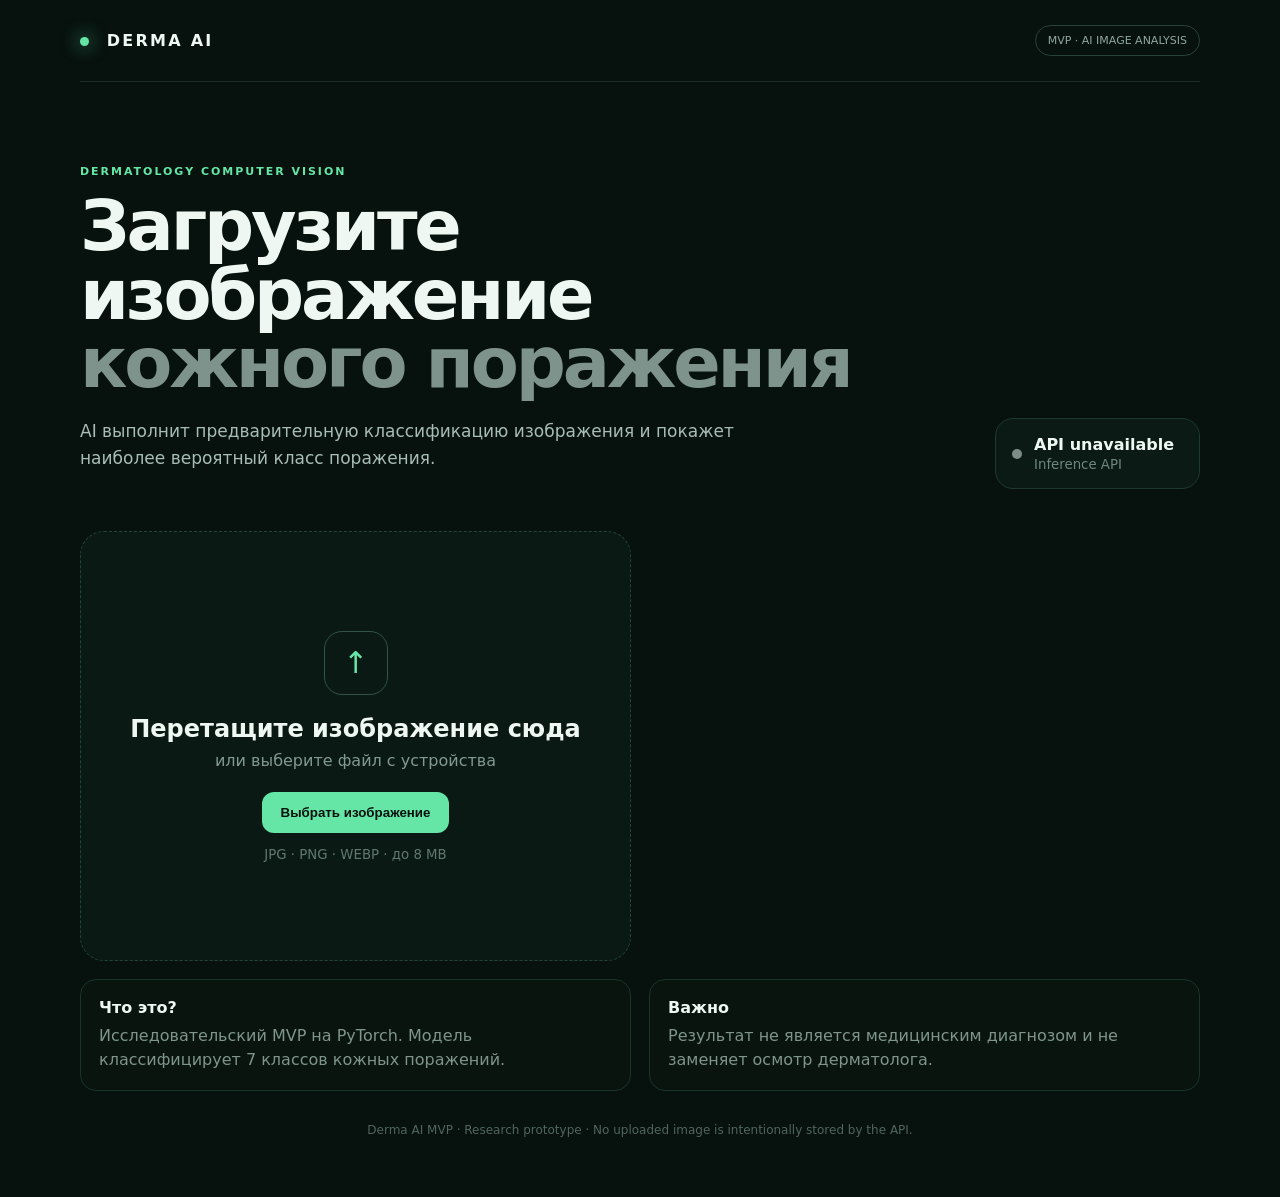
==== static/index.html @ 3e7a9bc4 "Add files via upload" ====
<!doctype html>
<html lang="ru">
<head>
  <meta charset="UTF-8">
  <meta name="viewport" content="width=device-width, initial-scale=1.0">
  <title>Derma AI — Skin Analysis MVP</title>
  <link rel="stylesheet" href="/static/styles.css">
</head>
<body>
  <main class="shell">
    <header class="topbar">
      <div class="brand"><span class="dot"></span> DERMA AI</div>
      <span class="badge">MVP · AI IMAGE ANALYSIS</span>
    </header>

    <section class="hero">
      <div>
        <p class="eyebrow">DERMATOLOGY COMPUTER VISION</p>
        <h1>Загрузите изображение<br><span>кожного поражения</span></h1>
        <p class="sub">AI выполнит предварительную классификацию изображения и покажет наиболее вероятный класс поражения.</p>
      </div>
      <div class="status-card">
        <span class="status-dot" id="healthDot"></span>
        <div>
          <b id="healthText">Проверяем AI...</b>
          <small>Inference API</small>
        </div>
      </div>
    </section>

    <section class="workspace">
      <div class="upload-card" id="dropzone">
        <input id="fileInput" type="file" accept="image/jpeg,image/png,image/webp" hidden>
        <div class="upload-icon">↑</div>
        <h2>Перетащите изображение сюда</h2>
        <p>или выберите файл с устройства</p>
        <button id="chooseBtn" class="primary">Выбрать изображение</button>
        <small>JPG · PNG · WEBP · до 8 MB</small>
      </div>

      <div class="preview-card hidden" id="previewCard">
        <div class="image-wrap"><img id="preview" alt="Uploaded lesion"></div>
        <div class="preview-meta">
          <span id="fileName">image.jpg</span>
          <button id="analyzeBtn" class="primary">Анализировать</button>
        </div>
      </div>
    </section>

    <section class="loading hidden" id="loading">
      <div class="spinner"></div>
      <div><b>AI анализирует изображение</b><span>Первый запуск может занять больше времени.</span></div>
    </section>

    <section class="result hidden" id="result">
      <div class="result-head">
        <div>
          <p class="eyebrow">PRELIMINARY RESULT</p>
          <h2 id="disease">—</h2>
          <p id="interpretation">—</p>
        </div>
        <div class="confidence"><strong id="confidence">0%</strong><span>confidence</span></div>
      </div>
      <div class="bar"><span id="barFill"></span></div>
      <div class="top-list" id="topList"></div>
      <div class="warning" id="warning"></div>
    </section>

    <section class="info">
      <div><b>Что это?</b><span>Исследовательский MVP на PyTorch. Модель классифицирует 7 классов кожных поражений.</span></div>
      <div><b>Важно</b><span>Результат не является медицинским диагнозом и не заменяет осмотр дерматолога.</span></div>
    </section>

    <footer>Derma AI MVP · Research prototype · No uploaded image is intentionally stored by the API.</footer>
  </main>
  <script src="/static/app.js"></script>
</body>
</html>
---- static/styles.css ----
*{box-sizing:border-box}body{margin:0;background:#07110e;color:#eef7f2;font-family:Inter,ui-sans-serif,system-ui,-apple-system,BlinkMacSystemFont,"Segoe UI",sans-serif}.shell{width:min(1120px,calc(100% - 32px));margin:auto}.topbar{height:82px;display:flex;align-items:center;justify-content:space-between;border-bottom:1px solid #19302a}.brand{font-weight:900;letter-spacing:.14em}.dot{display:inline-block;width:9px;height:9px;border-radius:50%;background:#65e6a7;box-shadow:0 0 18px #65e6a7;margin-right:10px}.badge{font-size:11px;color:#8fa99f;border:1px solid #28433a;border-radius:999px;padding:8px 12px}.hero{padding:72px 0 42px;display:flex;justify-content:space-between;gap:30px;align-items:flex-end}.eyebrow{font-size:11px;letter-spacing:.18em;color:#65e6a7;font-weight:800}.hero h1{font-size:clamp(38px,6vw,70px);line-height:.98;margin:14px 0 20px;letter-spacing:-.045em}.hero h1 span{color:#7e938b}.sub{max-width:660px;color:#a8bdb5;font-size:17px;line-height:1.6}.status-card{min-width:205px;border:1px solid #1e3930;background:#0b1a15;border-radius:18px;padding:16px;display:flex;gap:12px;align-items:center}.status-card small{display:block;color:#6f887e;margin-top:3px}.status-dot{width:10px;height:10px;border-radius:50%;background:#7c8c87}.workspace{display:grid;grid-template-columns:1fr 1fr;gap:18px}.upload-card,.preview-card{min-height:430px;border:1px solid #23443a;background:#0b1915;border-radius:24px;padding:30px;display:flex;flex-direction:column;align-items:center;justify-content:center;text-align:center}.upload-card{border-style:dashed}.upload-card.drag{border-color:#65e6a7;background:#0d211a}.upload-icon{width:64px;height:64px;border:1px solid #315448;border-radius:18px;display:grid;place-items:center;color:#65e6a7;font-size:30px;margin-bottom:20px}.upload-card h2{margin:0 0 8px;font-size:24px}.upload-card p{color:#829a91;margin:0 0 22px}.upload-card small{color:#60786f;margin-top:14px}.primary{border:0;border-radius:12px;background:#65e6a7;color:#07110e;font-weight:900;padding:13px 19px;cursor:pointer}.primary:hover{filter:brightness(1.06)}.image-wrap{width:100%;height:320px;border-radius:17px;overflow:hidden;background:#020605;display:flex;align-items:center;justify-content:center}.image-wrap img{width:100%;height:100%;object-fit:contain}.preview-meta{width:100%;display:flex;justify-content:space-between;align-items:center;gap:14px;margin-top:16px;color:#9bb0a8}.loading,.result{margin-top:18px;border:1px solid #23443a;background:#0b1915;border-radius:22px;padding:24px}.loading{display:flex;align-items:center;gap:16px}.loading span{display:block;color:#81978f;margin-top:4px}.spinner{width:30px;height:30px;border:3px solid #29443b;border-top-color:#65e6a7;border-radius:50%;animation:spin .8s linear infinite}@keyframes spin{to{transform:rotate(360deg)}}.result-head{display:flex;justify-content:space-between;gap:20px;align-items:center}.result h2{font-size:34px;margin:7px 0}.result-head p:last-child{color:#94aaa1}.confidence{text-align:right}.confidence strong{display:block;font-size:42px;color:#65e6a7}.confidence span{color:#6d857b;font-size:12px}.bar{height:10px;background:#182b25;border-radius:999px;overflow:hidden;margin:18px 0}.bar span{display:block;height:100%;background:#65e6a7;border-radius:inherit;width:0;transition:width .5s}.top-list{display:grid;gap:10px}.top-item{display:grid;grid-template-columns:1fr 70px;gap:14px;align-items:center;background:#09140f;border:1px solid #19342b;padding:12px 14px;border-radius:12px}.top-item .track{height:6px;background:#1b3029;border-radius:99px;overflow:hidden;grid-column:1/-1}.top-item .track span{display:block;height:100%;background:#4fae82}.warning{margin-top:18px;padding:15px;border-left:3px solid #e7c96b;background:#19180f;color:#bdb9a1;line-height:1.5}.info{display:grid;grid-template-columns:1fr 1fr;gap:18px;margin-top:18px}.info div{border:1px solid #19342b;background:#09140f;border-radius:16px;padding:18px}.info b{display:block;margin-bottom:7px}.info span{color:#7f958c;line-height:1.5}footer{padding:32px 0 60px;color:#50665e;font-size:12px;text-align:center}.hidden{display:none}@media(max-width:760px){.hero{display:block;padding-top:48px}.status-card{margin-top:25px}.workspace,.info{grid-template-columns:1fr}.upload-card,.preview-card{min-height:360px}.hero h1{font-size:44px}.result-head{align-items:flex-start}.confidence strong{font-size:30px}}
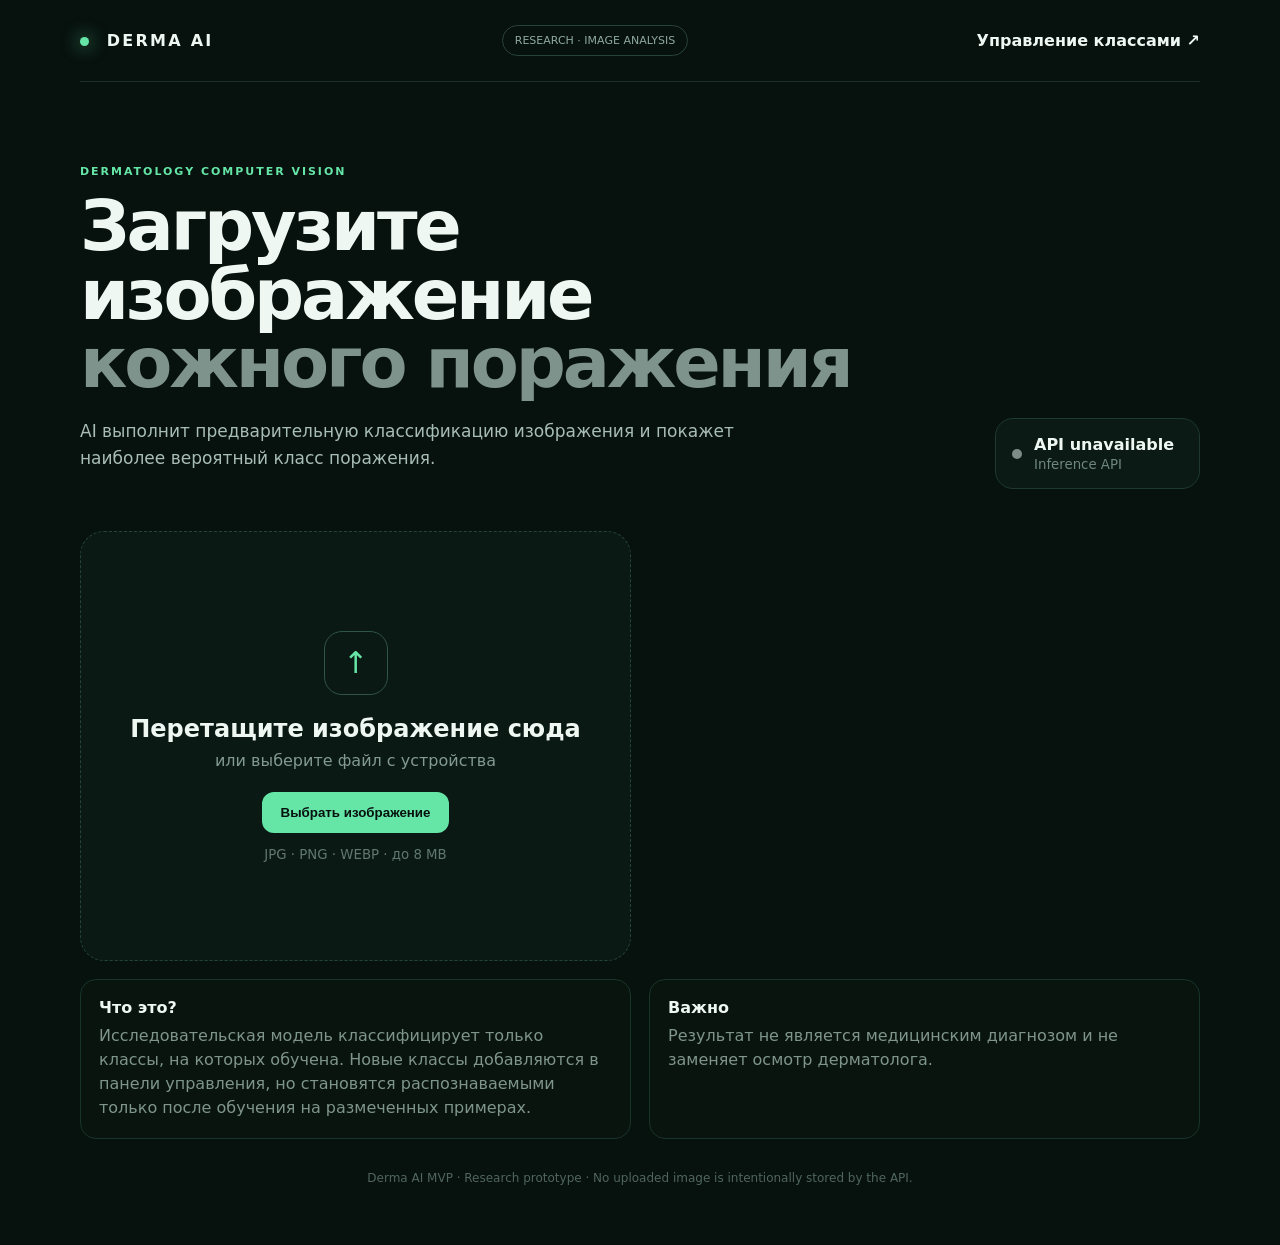
==== commit eee4542f: "Add files via upload" ====
--- a/static/index.html
+++ b/static/index.html
@@ -10,7 +10,8 @@
   <main class="shell">
     <header class="topbar">
       <div class="brand"><span class="dot"></span> DERMA AI</div>
-      <span class="badge">MVP · AI IMAGE ANALYSIS</span>
+      <span class="badge">RESEARCH · IMAGE ANALYSIS</span>
+      <a href="/admin" style="color:inherit;font-weight:600;text-decoration:none">Управление классами ↗</a>
     </header>
 
     <section class="hero">
@@ -67,7 +68,7 @@
     </section>
 
     <section class="info">
-      <div><b>Что это?</b><span>Исследовательский MVP на PyTorch. Модель классифицирует 7 классов кожных поражений.</span></div>
+      <div><b>Что это?</b><span>Исследовательская модель классифицирует только классы, на которых обучена. Новые классы добавляются в панели управления, но становятся распознаваемыми только после обучения на размеченных примерах.</span></div>
       <div><b>Важно</b><span>Результат не является медицинским диагнозом и не заменяет осмотр дерматолога.</span></div>
     </section>
 
